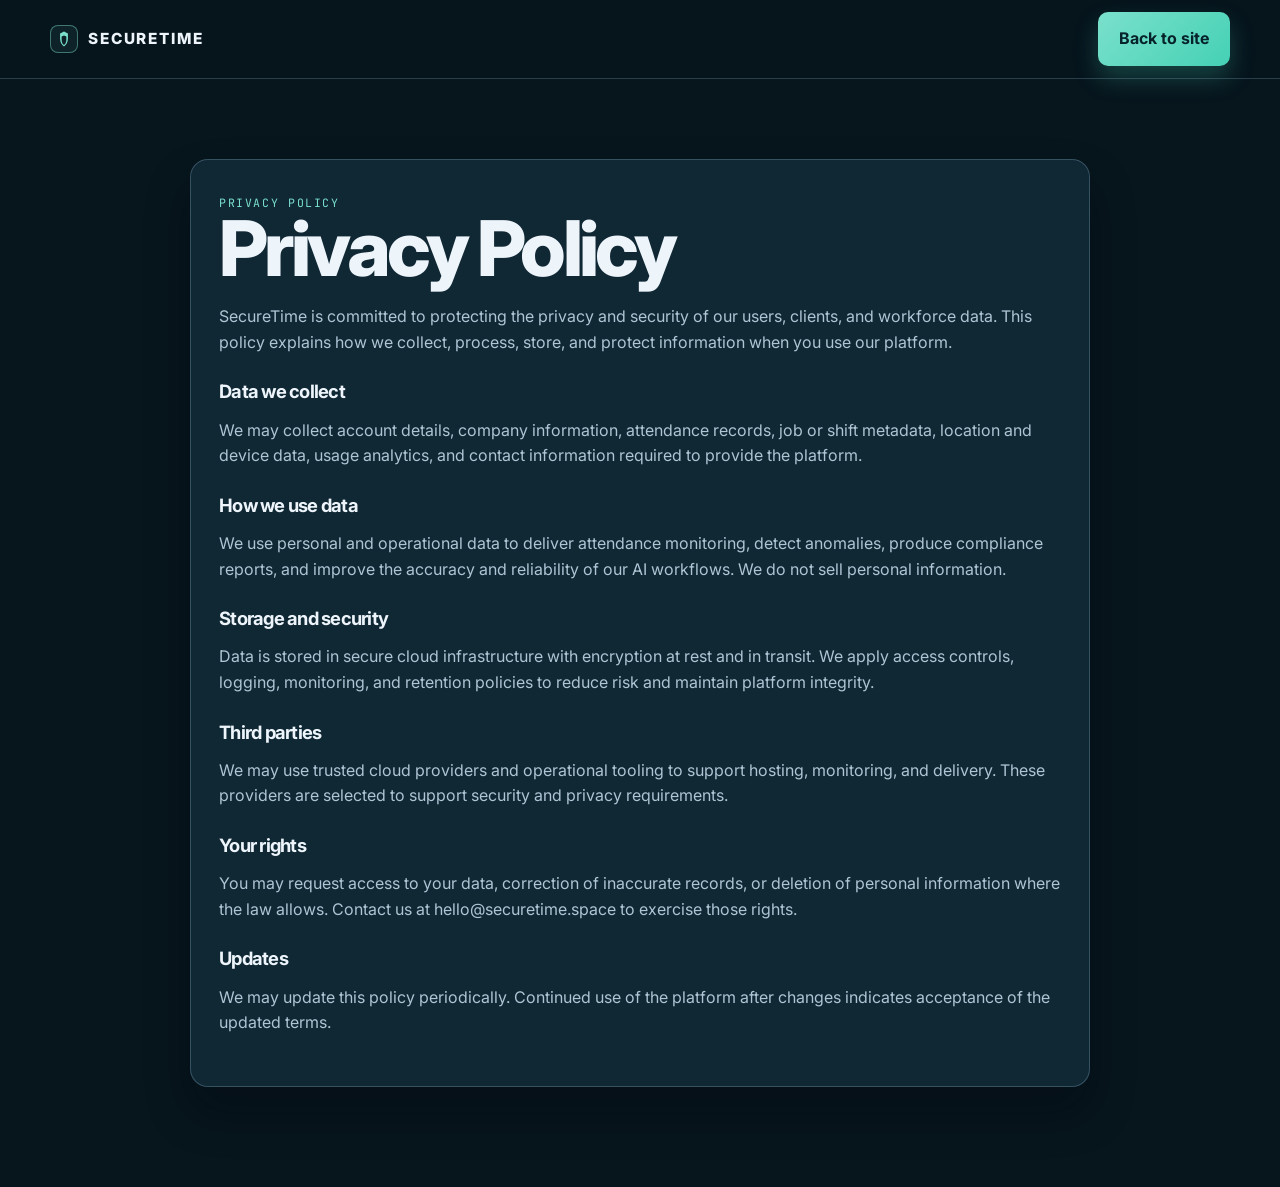
==== privacy.html @ 567234cd "update web page" ====
<!DOCTYPE html>
<html lang="en">
<head>
  <meta charset="UTF-8">
  <meta name="viewport" content="width=device-width, initial-scale=1.0">
  <title>Privacy Policy | SecureTime</title>
  <link rel="preconnect" href="https://fonts.googleapis.com">
  <link rel="preconnect" href="https://fonts.gstatic.com" crossorigin>
  <link href="https://fonts.googleapis.com/css2?family=Inter:wght@400;500;600;700;800;900&family=JetBrains+Mono:wght@400;500;600;700&display=swap" rel="stylesheet">
  <link rel="stylesheet" href="style.css">
  <style>
    body { background: #07151d; }
    .page-shell { padding: 80px 0 100px; }
    .legal-box {
      max-width: 900px;
      margin: 0 auto;
      background: rgba(18, 42, 56, 0.9);
      border: 1px solid rgba(124, 164, 186, 0.35);
      border-radius: 18px;
      padding: 34px 28px;
      box-shadow: 0 25px 45px rgba(2, 7, 12, 0.32);
    }
    .legal-box h1 { margin-bottom: 18px; }
    .legal-box h2 { margin: 26px 0 12px; font-size: 1.15rem; }
    .legal-box p, .legal-box li { color: var(--muted); }
    .legal-box ul { padding-left: 1.4rem; }
  </style>
</head>
<body>
  <header class="site-header">
    <nav class="wrap nav-bar">
      <a href="index.html" class="brand" aria-label="SecureTime home">
        <span class="brand-mark">
          <svg viewBox="0 0 32 32" aria-hidden="true"><path d="M16 2.5L23 6v9.5c0 7.2-4.1 11.5-7 13.8-2.9-2.3-7-6.6-7-13.8V6l7-3.5zm0 7.1l-4.2 2.1v5.9c0 4.4 2.3 7.6 4.2 9.2 1.9-1.6 4.2-4.8 4.2-9.2V11.7L16 9.6z" fill="currentColor"/></svg>
        </span>
        <span>SECURETIME</span>
      </a>
      <a class="nav-cta" href="index.html#contact">Back to site</a>
    </nav>
  </header>

  <main class="page-shell">
    <div class="wrap legal-box">
      <div class="section-eyebrow">Privacy policy</div>
      <h1>Privacy Policy</h1>
      <p>SecureTime is committed to protecting the privacy and security of our users, clients, and workforce data. This policy explains how we collect, process, store, and protect information when you use our platform.</p>

      <h2>Data we collect</h2>
      <p>We may collect account details, company information, attendance records, job or shift metadata, location and device data, usage analytics, and contact information required to provide the platform.</p>

      <h2>How we use data</h2>
      <p>We use personal and operational data to deliver attendance monitoring, detect anomalies, produce compliance reports, and improve the accuracy and reliability of our AI workflows. We do not sell personal information.</p>

      <h2>Storage and security</h2>
      <p>Data is stored in secure cloud infrastructure with encryption at rest and in transit. We apply access controls, logging, monitoring, and retention policies to reduce risk and maintain platform integrity.</p>

      <h2>Third parties</h2>
      <p>We may use trusted cloud providers and operational tooling to support hosting, monitoring, and delivery. These providers are selected to support security and privacy requirements.</p>

      <h2>Your rights</h2>
      <p>You may request access to your data, correction of inaccurate records, or deletion of personal information where the law allows. Contact us at hello@securetime.space to exercise those rights.</p>

      <h2>Updates</h2>
      <p>We may update this policy periodically. Continued use of the platform after changes indicates acceptance of the updated terms.</p>
    </div>
  </main>
</body>
</html>
---- style.css ----
:root {
  --bg: #07151d;
  --bg-soft: #0c1f2a;
  --panel: #122a38;
  --panel-alt: #0d2230;
  --panel-light: #183547;
  --line: rgba(124, 164, 186, 0.3);
  --line-strong: rgba(124, 164, 186, 0.5);
  --text: #edf5fb;
  --muted: #afc5d5;
  --brand: #7ae0cc;
  --brand-strong: #45d1b4;
  --amber: #f2b65f;
  --amber-soft: rgba(242, 182, 95, 0.12);
  --danger: #ff7b82;
  --success: #7ae0cc;
  --shadow: 0 25px 45px rgba(2, 7, 12, 0.32);
  --display: 'Inter', sans-serif;
  --body: 'Inter', sans-serif;
  --mono: 'JetBrains Mono', monospace;
}

* { box-sizing: border-box; }

html { scroll-behavior: smooth; }

body {
  margin: 0;
  background: var(--bg);
  color: var(--text);
  font-family: var(--body);
  line-height: 1.6;
  overflow-x: hidden;
}

img, svg { display: block; max-width: 100%; }
a { color: inherit; text-decoration: none; }
button, input, select { font: inherit; }

:focus-visible {
  outline: 2px solid var(--brand);
  outline-offset: 3px;
}

.wrap {
  width: min(1180px, calc(100% - 32px));
  margin: 0 auto;
}

.site-header {
  position: sticky;
  top: 0;
  z-index: 100;
  background: rgba(7, 21, 29, 0.88);
  backdrop-filter: blur(12px);
  border-bottom: 1px solid var(--line);
}

.nav-bar {
  min-height: 78px;
  display: flex;
  align-items: center;
  justify-content: space-between;
  gap: 24px;
}

.brand {
  display: inline-flex;
  align-items: center;
  gap: 10px;
  font-size: 0.96rem;
  font-weight: 800;
  letter-spacing: 0.12em;
}

.brand-mark {
  width: 28px;
  height: 28px;
  display: inline-flex;
  align-items: center;
  justify-content: center;
  color: var(--brand);
  border: 1px solid rgba(122, 224, 204, 0.45);
  border-radius: 8px;
  background: rgba(122, 224, 204, 0.07);
}

.brand-mark svg {
  width: 18px;
  height: 18px;
}

.nav-links {
  display: flex;
  align-items: center;
  gap: 28px;
  color: var(--muted);
  font-size: 0.92rem;
}

.nav-links a {
  transition: color 0.2s ease;
}

.nav-links a:hover,
.nav-links a:focus-visible {
  color: var(--brand);
}

.nav-cta,
.btn {
  display: inline-flex;
  align-items: center;
  justify-content: center;
  padding: 0.9rem 1.3rem;
  border-radius: 10px;
  font-weight: 700;
  transition: transform 0.2s ease, box-shadow 0.2s ease, border-color 0.2s ease;
}

.nav-cta,
.btn-primary {
  background: linear-gradient(135deg, var(--brand), var(--brand-strong));
  color: #06222a;
  box-shadow: 0 12px 24px rgba(69, 209, 180, 0.25);
}

.btn-secondary {
  border: 1px solid var(--line-strong);
  background: rgba(255, 255, 255, 0.01);
  color: var(--text);
}

.nav-cta:hover,
.nav-cta:focus-visible,
.btn:hover,
.btn:focus-visible {
  transform: translateY(-2px);
}

.hero {
  position: relative;
  padding: 88px 0 72px;
  overflow: hidden;
}

.blueprint-bg {
  background-image:
    linear-gradient(rgba(122, 224, 204, 0.08) 1px, transparent 1px),
    linear-gradient(90deg, rgba(122, 224, 204, 0.08) 1px, transparent 1px);
  background-size: 32px 32px;
  background-position: center center;
}

.blueprint-bg::before {
  content: "";
  position: absolute;
  inset: 0;
  background: radial-gradient(circle at top left, rgba(69, 209, 180, 0.12), transparent 40%);
}

.hero-grid {
  position: relative;
  z-index: 1;
  display: grid;
  grid-template-columns: 1.05fr 0.95fr;
  gap: 52px;
  align-items: center;
}

.eyebrow,
.section-eyebrow,
.card-kicker {
  font-family: var(--mono);
  font-size: 0.72rem;
  text-transform: uppercase;
  letter-spacing: 0.14em;
  color: var(--brand);
}

.eyebrow {
  margin-bottom: 18px;
}

h1 {
  margin: 0 0 20px;
  font-family: var(--display);
  font-weight: 800;
  font-size: clamp(2.9rem, 6vw, 5rem);
  line-height: 0.96;
  letter-spacing: -0.05em;
  max-width: 560px;
}

.hero-sub {
  max-width: 560px;
  margin: 0 0 28px;
  color: var(--muted);
  font-size: 1.12rem;
}

.hero-actions {
  display: flex;
  flex-wrap: wrap;
  gap: 14px;
  margin-bottom: 30px;
}

.hero-metrics {
  display: flex;
  flex-wrap: wrap;
  gap: 28px;
}

.hero-metrics div {
  display: flex;
  flex-direction: column;
  gap: 2px;
  font-family: var(--mono);
  color: var(--muted);
  font-size: 0.76rem;
}

.hero-metrics strong {
  font-size: 1.05rem;
  color: var(--brand);
}

.hero-visual {
  display: flex;
  align-items: center;
  justify-content: center;
}

.dashboard-window {
  width: min(100%, 520px);
  background: rgba(17, 40, 52, 0.88);
  border: 1px solid var(--line-strong);
  border-radius: 18px;
  box-shadow: var(--shadow);
}

.window-topbar {
  display: flex;
  gap: 8px;
  padding: 14px 18px;
  border-bottom: 1px solid var(--line);
}

.window-topbar span {
  width: 12px;
  height: 12px;
  border-radius: 50%;
  background: rgba(255, 255, 255, 0.17);
}

.window-topbar span:nth-child(1) { background: #ff7b82; }
.window-topbar span:nth-child(2) { background: #f2b65f; }
.window-topbar span:nth-child(3) { background: var(--brand); }

.dashboard-body {
  display: grid;
  grid-template-columns: 1fr 1.45fr;
  gap: 16px;
  padding: 20px;
}

.panel {
  background: rgba(10, 24, 31, 0.8);
  border: 1px solid var(--line);
  border-radius: 12px;
  padding: 16px;
}

.panel-small {
  min-height: 126px;
}

.panel-small p,
.warning-panel p {
  margin: 0 0 12px;
  color: var(--muted);
  font-size: 0.76rem;
  letter-spacing: 0.06em;
  text-transform: uppercase;
}

.panel-small h3,
.warning-panel h3 {
  margin: 0 0 16px;
  font-size: clamp(1.5rem, 2vw, 2.3rem);
}

.mini-bars {
  display: flex;
  align-items: end;
  gap: 6px;
  height: 42px;
}

.mini-bars span {
  display: block;
  flex: 1;
  border-radius: 6px 6px 0 0;
  background: linear-gradient(180deg, var(--brand), rgba(122, 224, 204, 0.25));
}

.mini-bars span:nth-child(1) { height: 35%; }
.mini-bars span:nth-child(2) { height: 55%; }
.mini-bars span:nth-child(3) { height: 70%; }
.mini-bars span:nth-child(4) { height: 50%; }
.mini-bars span:nth-child(5) { height: 82%; }

.panel-wide {
  grid-column: 1 / -1;
}

.panel-header {
  display: flex;
  justify-content: space-between;
  align-items: center;
  gap: 12px;
  margin-bottom: 18px;
  font-size: 0.8rem;
  color: var(--muted);
}

.pill {
  display: inline-flex;
  align-items: center;
  justify-content: center;
  border-radius: 999px;
  font-size: 0.72rem;
  padding: 0.3rem 0.65rem;
  font-weight: 700;
}

.pill.success {
  background: rgba(122, 224, 204, 0.16);
  color: var(--success);
}

.pill.neutral {
  background: rgba(242, 182, 95, 0.12);
  color: var(--amber);
}

.line-chart {
  display: flex;
  align-items: end;
  justify-content: space-between;
  gap: 8px;
  height: 90px;
  padding-top: 8px;
}

.line-chart .bar {
  display: block;
  flex: 1;
  border-radius: 10px 10px 0 0;
  background: linear-gradient(180deg, var(--brand), rgba(122, 224, 204, 0.25));
}

.line-chart .bar.a { height: 46%; }
.line-chart .bar.b { height: 56%; }
.line-chart .bar.c { height: 76%; }
.line-chart .bar.d { height: 62%; }
.line-chart .bar.e { height: 88%; }
.line-chart .bar.f { height: 100%; }

.warning-panel {
  background: rgba(255, 123, 130, 0.08);
  border-color: rgba(255, 123, 130, 0.25);
}

.warning-panel ul {
  margin: 0;
  padding-left: 1rem;
  color: var(--muted);
  font-size: 0.82rem;
  line-height: 1.8;
}

.stats-bar {
  border-top: 1px solid var(--line);
  border-bottom: 1px solid var(--line);
  background: rgba(12, 31, 42, 0.9);
}

.stats-grid {
  display: grid;
  grid-template-columns: repeat(4, 1fr);
  gap: 18px;
  padding: 30px 0;
}

.stat-number {
  font-family: var(--mono);
  font-size: clamp(1.4rem, 2vw, 2rem);
  color: var(--brand);
  font-weight: 700;
}

.stat-label { color: var(--muted); font-size: 0.82rem; }

.section {
  padding: 96px 0;
}

.alt-section {
  background: rgba(13, 34, 48, 0.7);
  border-top: 1px solid var(--line);
  border-bottom: 1px solid var(--line);
}

.section-head {
  max-width: 750px;
  margin-bottom: 42px;
}

.section-head.narrow { max-width: 640px; }

h2 {
  margin: 0;
  font-family: var(--display);
  font-size: clamp(2rem, 4vw, 3rem);
  line-height: 1.1;
  letter-spacing: -0.04em;
}

.section-sub {
  color: var(--muted);
  margin-top: 16px;
  font-size: 1.04rem;
}

.problem-grid,
.ai-grid,
.features-grid,
.traction-grid,
.team-grid {
  display: grid;
  gap: 22px;
}

.problem-grid {
  grid-template-columns: repeat(3, minmax(0, 1fr));
}

.info-card,
.ai-card,
.feature-card,
.traction-card,
.team-card,
.infra-card,
.solution-copy,
.stack-card,
.market-panel,
.showcase-panel,
.contact-form {
  background: rgba(18, 42, 56, 0.9);
  border: 1px solid var(--line);
  border-radius: 16px;
  box-shadow: var(--shadow);
}

.info-card,
.ai-card,
.feature-card,
.traction-card,
.team-card,
.infra-card {
  padding: 26px 22px;
}

.info-card h3,
.ai-card h3,
.feature-card h3,
.traction-card h3,
.team-card h3,
.infra-card h3 {
  margin: 12px 0 10px;
  font-size: 1.3rem;
  line-height: 1.3;
}

.info-card p,
.ai-card p,
.feature-card p,
.traction-card p,
.team-card p,
.infra-card p,
.solution-copy p,
.step-card p {
  color: var(--muted);
  margin: 0;
}

.solution-grid {
  display: grid;
  grid-template-columns: 1.1fr 0.9fr;
  gap: 26px;
  align-items: center;
}

.solution-copy {
  padding: 28px 24px;
}

.check-list {
  list-style: none;
  padding: 0;
  margin: 24px 0 0;
  display: grid;
  gap: 10px;
  color: var(--text);
}

.check-list li {
  position: relative;
  padding-left: 28px;
}

.check-list li::before {
  content: "✓";
  position: absolute;
  left: 0;
  color: var(--brand);
  font-weight: 800;
}

.stack-card {
  padding: 20px;
  background: rgba(8, 21, 29, 0.96);
}

.stack-row {
  display: flex;
  align-items: center;
  justify-content: space-between;
  gap: 12px;
  padding: 14px 0;
  border-bottom: 1px solid var(--line);
  color: var(--muted);
}

.stack-row:last-child { border-bottom: none; }

.status {
  font-family: var(--mono);
  font-size: 0.72rem;
  letter-spacing: 0.05em;
  text-transform: uppercase;
}

.status.good { color: var(--success); }
.status.warn { color: var(--amber); }
.status.alert { color: var(--danger); }

.ai-grid {
  grid-template-columns: repeat(4, minmax(0, 1fr));
}

.feature-card {
  min-height: 220px;
}

.feature-icon {
  display: inline-flex;
  width: 42px;
  height: 42px;
  border-radius: 10px;
  background: rgba(122, 224, 204, 0.08);
  border: 1px solid rgba(122, 224, 204, 0.12);
  color: var(--brand);
  align-items: center;
  justify-content: center;
  font-family: var(--mono);
  font-weight: 700;
}

.features-grid {
  grid-template-columns: repeat(3, minmax(0, 1fr));
}

.showcase-section {
  border-top: 1px solid var(--line);
  border-bottom: 1px solid var(--line);
  background: rgba(7, 21, 29, 0.96);
}

.showcase-grid {
  display: grid;
  grid-template-columns: 0.9fr 1.1fr;
  gap: 26px;
  align-items: center;
}

.showcase-panel {
  padding: 24px;
}

.showcase-head {
  display: flex;
  justify-content: space-between;
  align-items: center;
  gap: 12px;
  margin-bottom: 16px;
  color: var(--muted);
  font-size: 0.82rem;
}

.chart-grid {
  display: grid;
  grid-template-columns: repeat(2, minmax(0, 1fr));
  gap: 16px;
}

.chart-box {
  background: rgba(10, 24, 31, 0.8);
  border: 1px solid var(--line);
  border-radius: 12px;
  padding: 18px 16px;
}

.chart-box small,
.large-box ul {
  color: var(--muted);
}

.chart-box strong {
  display: block;
  margin: 10px 0 12px;
  font-size: 1.8rem;
}

.sparkline {
  height: 42px;
  overflow: hidden;
  border-radius: 8px;
  background: rgba(255, 255, 255, 0.02);
  position: relative;
}

.sparkline span {
  position: absolute;
  inset: 0;
}

.spark-a span {
  background: linear-gradient(180deg, rgba(122, 224, 204, 0), rgba(122, 224, 204, 0.7));
  clip-path: polygon(0 62%, 14% 58%, 23% 44%, 38% 51%, 52% 38%, 66% 30%, 80% 42%, 100% 18%, 100% 100%, 0 100%);
}

.spark-b span {
  background: linear-gradient(180deg, rgba(242, 182, 95, 0), rgba(242, 182, 95, 0.7));
  clip-path: polygon(0 72%, 16% 60%, 31% 74%, 48% 56%, 62% 44%, 78% 63%, 100% 30%, 100% 100%, 0 100%);
}

.large-box {
  grid-column: 1 / -1;
}

.large-box ul {
  list-style: none;
  margin: 12px 0 0;
  padding: 0;
  line-height: 1.8;
}

.steps-grid {
  display: grid;
  grid-template-columns: repeat(4, minmax(0, 1fr));
  gap: 20px;
}

.step-card {
  background: rgba(18, 42, 56, 0.9);
  border: 1px solid var(--line);
  border-radius: 16px;
  padding: 24px 20px;
}

.step-index {
  display: inline-flex;
  align-items: center;
  justify-content: center;
  min-width: 52px;
  height: 52px;
  margin-bottom: 18px;
  border-radius: 14px;
  background: rgba(122, 224, 204, 0.08);
  border: 1px solid rgba(122, 224, 204, 0.2);
  color: var(--brand);
  font-family: var(--mono);
  font-weight: 700;
}

.step-card h3 {
  margin: 0 0 10px;
  font-size: 1.2rem;
}

.infra-grid,
.market-grid,
.cta-grid {
  display: grid;
  gap: 24px;
}

.infra-grid {
  grid-template-columns: repeat(2, minmax(0, 1fr));
}

.market-grid {
  grid-template-columns: 1fr 1fr;
  align-items: center;
}

.market-panel {
  padding: 18px 18px 10px;
}

.market-row {
  display: grid;
  grid-template-columns: 140px 1fr;
  gap: 18px;
  padding: 14px 0;
  border-bottom: 1px solid var(--line);
}

.market-row:last-child { border-bottom: none; }

.market-row span {
  color: var(--muted);
}

.market-row strong {
  font-size: 0.96rem;
}

.traction-grid {
  grid-template-columns: repeat(3, minmax(0, 1fr));
}

.roadmap {
  display: grid;
  grid-template-columns: repeat(3, minmax(0, 1fr));
  gap: 18px;
}

.roadmap-item {
  display: flex;
  flex-direction: column;
  gap: 8px;
  padding: 22px 18px;
  background: rgba(18, 42, 56, 0.9);
  border: 1px solid var(--line);
  border-radius: 16px;
}

.roadmap-item span {
  font-family: var(--mono);
  color: var(--brand);
  font-size: 0.7rem;
  letter-spacing: 0.12em;
  text-transform: uppercase;
}

.team-grid {
  grid-template-columns: repeat(3, minmax(0, 1fr));
}

.team-card {
  text-align: center;
}

.avatar {
  width: 72px;
  height: 72px;
  display: grid;
  place-items: center;
  margin: 0 auto 18px;
  border-radius: 50%;
  background: linear-gradient(135deg, rgba(122, 224, 204, 0.2), rgba(242, 182, 95, 0.15));
  border: 1px solid rgba(122, 224, 204, 0.2);
  color: var(--brand);
  font-weight: 800;
  letter-spacing: 0.04em;
}

.team-card span {
  display: block;
  margin-bottom: 12px;
  color: var(--brand);
  font-family: var(--mono);
  font-size: 0.72rem;
  letter-spacing: 0.08em;
  text-transform: uppercase;
}

.cta-section {
  background: linear-gradient(180deg, rgba(7, 21, 29, 0.9), rgba(12, 31, 42, 1));
  border-top: 1px solid var(--line);
}

.cta-grid {
  grid-template-columns: 0.9fr 1.1fr;
  align-items: center;
}

.cta-copy {
  max-width: 500px;
}

.contact-list {
  display: grid;
  gap: 10px;
  margin-top: 24px;
  color: var(--muted);
}

.contact-form {
  padding: 24px;
}

.form-row {
  display: grid;
  grid-template-columns: repeat(2, minmax(0, 1fr));
  gap: 14px;
  margin-bottom: 14px;
}

.field {
  display: flex;
  flex-direction: column;
  gap: 8px;
}

label {
  font-size: 0.74rem;
  letter-spacing: 0.08em;
  text-transform: uppercase;
  color: var(--muted);
  font-family: var(--mono);
}

input {
  width: 100%;
  background: rgba(9, 23, 31, 0.9);
  border: 1px solid var(--line-strong);
  border-radius: 10px;
  color: var(--text);
  padding: 0.9rem 0.95rem;
}

input:focus {
  outline: none;
  border-color: rgba(122, 224, 204, 0.8);
}

.full-width {
  width: 100%;
  margin-top: 6px;
}

.form-note {
  margin-top: 12px;
  text-align: center;
  color: var(--muted);
  font-size: 0.76rem;
}

.site-footer {
  border-top: 1px solid var(--line);
  background: rgba(10, 24, 31, 0.95);
  padding: 26px 0 40px;
}

.footer-grid {
  display: flex;
  align-items: center;
  justify-content: space-between;
  gap: 18px;
  flex-wrap: wrap;
}

.footer-brand {
  font-size: 0.84rem;
}

.footer-links,
.footer-meta {
  display: flex;
  align-items: center;
  flex-wrap: wrap;
  gap: 18px;
  color: var(--muted);
  font-size: 0.85rem;
}

.footer-links a:hover,
.footer-meta a:hover { color: var(--brand); }

@media (max-width: 960px) {
  .nav-links { display: none; }
  .hero-grid,
  .solution-grid,
  .showcase-grid,
  .market-grid,
  .cta-grid,
  .infra-grid,
  .team-grid,
  .traction-grid,
  .problem-grid,
  .ai-grid,
  .features-grid,
  .steps-grid,
  .roadmap {
    grid-template-columns: 1fr 1fr;
  }

  .hero-grid,
  .showcase-grid,
  .market-grid,
  .cta-grid,
  .problem-grid,
  .ai-grid,
  .features-grid,
  .steps-grid,
  .roadmap,
  .team-grid,
  .traction-grid,
  .infra-grid {
    grid-template-columns: 1fr;
  }

  .stats-grid { grid-template-columns: repeat(2, minmax(0, 1fr)); }
  .dashboard-window { width: 100%; }
}

@media (max-width: 560px) {
  .section { padding: 72px 0; }
  .hero { padding-top: 64px; }
  .form-row { grid-template-columns: 1fr; }
  .hero-actions { flex-direction: column; }
  .btn,
  .nav-cta { width: 100%; }
  .hero-metrics { flex-direction: column; gap: 14px; }
  .nav-bar { min-height: 70px; }
  .market-row { grid-template-columns: 1fr; gap: 6px; }
}
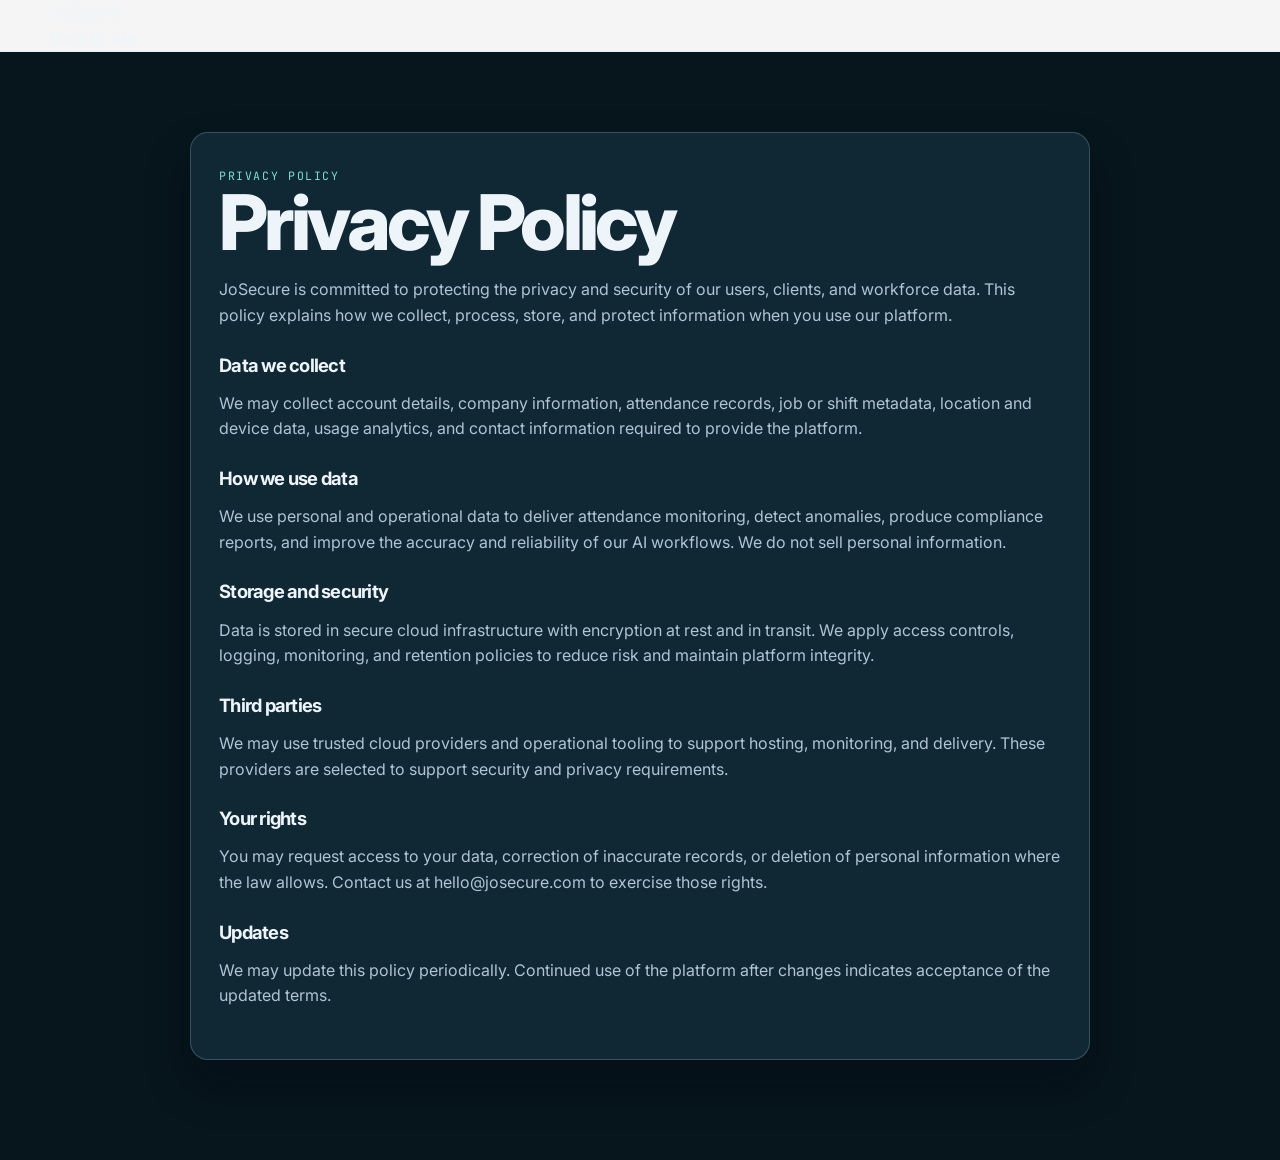
==== commit 15340828: "logo for the site" ====
--- a/privacy.html
+++ b/privacy.html
@@ -3,7 +3,7 @@
 <head>
   <meta charset="UTF-8">
   <meta name="viewport" content="width=device-width, initial-scale=1.0">
-  <title>Privacy Policy | SecureTime</title>
+  <title>Privacy Policy | JoSecure</title>
   <link rel="preconnect" href="https://fonts.googleapis.com">
   <link rel="preconnect" href="https://fonts.gstatic.com" crossorigin>
   <link href="https://fonts.googleapis.com/css2?family=Inter:wght@400;500;600;700;800;900&family=JetBrains+Mono:wght@400;500;600;700&display=swap" rel="stylesheet">
@@ -29,11 +29,11 @@
 <body>
   <header class="site-header">
     <nav class="wrap nav-bar">
-      <a href="index.html" class="brand" aria-label="SecureTime home">
-        <span class="brand-mark">
+      <a href="index.html" class="brand" aria-label="JoSecure home">
+        <span class="brand-mark" aria-hidden="true">
           <svg viewBox="0 0 32 32" aria-hidden="true"><path d="M16 2.5L23 6v9.5c0 7.2-4.1 11.5-7 13.8-2.9-2.3-7-6.6-7-13.8V6l7-3.5zm0 7.1l-4.2 2.1v5.9c0 4.4 2.3 7.6 4.2 9.2 1.9-1.6 4.2-4.8 4.2-9.2V11.7L16 9.6z" fill="currentColor"/></svg>
         </span>
-        <span>SECURETIME</span>
+        <span>JoSecure</span>
       </a>
       <a class="nav-cta" href="index.html#contact">Back to site</a>
     </nav>
@@ -43,7 +43,7 @@
     <div class="wrap legal-box">
       <div class="section-eyebrow">Privacy policy</div>
       <h1>Privacy Policy</h1>
-      <p>SecureTime is committed to protecting the privacy and security of our users, clients, and workforce data. This policy explains how we collect, process, store, and protect information when you use our platform.</p>
+      <p>JoSecure is committed to protecting the privacy and security of our users, clients, and workforce data. This policy explains how we collect, process, store, and protect information when you use our platform.</p>
 
       <h2>Data we collect</h2>
       <p>We may collect account details, company information, attendance records, job or shift metadata, location and device data, usage analytics, and contact information required to provide the platform.</p>
@@ -58,7 +58,7 @@
       <p>We may use trusted cloud providers and operational tooling to support hosting, monitoring, and delivery. These providers are selected to support security and privacy requirements.</p>
 
       <h2>Your rights</h2>
-      <p>You may request access to your data, correction of inaccurate records, or deletion of personal information where the law allows. Contact us at hello@securetime.space to exercise those rights.</p>
+      <p>You may request access to your data, correction of inaccurate records, or deletion of personal information where the law allows. Contact us at hello@josecure.com to exercise those rights.</p>
 
       <h2>Updates</h2>
       <p>We may update this policy periodically. Continued use of the platform after changes indicates acceptance of the updated terms.</p>
--- a/style.css
+++ b/style.css
@@ -48,94 +48,200 @@
 }
 
 .site-header {
+  width: 100%;
+  background: rgba(255, 255, 255, 0.96);
+  border-bottom: 1px solid #e8edf5;
   position: sticky;
   top: 0;
-  z-index: 100;
-  background: rgba(7, 21, 29, 0.88);
+  z-index: 1000;
   backdrop-filter: blur(12px);
-  border-bottom: 1px solid var(--line);
-}
-
-.nav-bar {
-  min-height: 78px;
+}
+
+.navbar {
+  max-width: 1250px;
+  height: 82px;
+  margin: 0 auto;
+  padding: 0 28px;
   display: flex;
   align-items: center;
   justify-content: space-between;
-  gap: 24px;
+  gap: 35px;
 }
 
 .brand {
+  display: flex;
+  align-items: center;
+  text-decoration: none;
+  flex-shrink: 0;
+}
+
+.brand img {
+  width: 240px;
+  height: auto;
+  display: block;
+}
+
+.nav-menu {
+  display: flex;
+  align-items: center;
+  justify-content: center;
+  gap: 34px;
+  flex: 1;
+}
+
+.nav-link {
+  position: relative;
+  color: #526078;
+  text-decoration: none;
+  font-size: 15px;
+  font-weight: 500;
+  transition: color 0.25s ease;
+}
+
+.nav-link:hover,
+.nav-link:focus-visible {
+  color: #1769e0;
+}
+
+.nav-link.active {
+  color: #1769e0;
+  font-weight: 600;
+}
+
+.nav-link.active::after {
+  content: "";
+  position: absolute;
+  left: 0;
+  right: 0;
+  bottom: -9px;
+  width: 100%;
+  height: 2px;
+  margin: auto;
+  background: #1769e0;
+  border-radius: 10px;
+}
+
+.nav-actions {
+  display: flex;
+  align-items: center;
+  gap: 20px;
+  flex-shrink: 0;
+}
+
+.login-btn {
+  color: #0b1736;
+  text-decoration: none;
+  font-size: 15px;
+  font-weight: 600;
+  transition: color 0.25s ease;
+}
+
+.login-btn:hover,
+.login-btn:focus-visible {
+  color: #1769e0;
+}
+
+.get-started-btn {
   display: inline-flex;
   align-items: center;
   gap: 10px;
-  font-size: 0.96rem;
-  font-weight: 800;
-  letter-spacing: 0.12em;
-}
-
-.brand-mark {
-  width: 28px;
-  height: 28px;
-  display: inline-flex;
+  padding: 12px 20px;
+  background: #1769e0;
+  color: #ffffff;
+  text-decoration: none;
+  font-size: 14px;
+  font-weight: 600;
+  border-radius: 8px;
+  box-shadow: 0 6px 18px rgba(23, 105, 224, 0.20);
+  transition: transform 0.25s ease, box-shadow 0.25s ease, background 0.25s ease;
+}
+
+.get-started-btn span {
+  font-size: 18px;
+  line-height: 1;
+  transition: transform 0.25s ease;
+}
+
+.get-started-btn:hover,
+.get-started-btn:focus-visible {
+  background: #0d55c7;
+  transform: translateY(-2px);
+  box-shadow: 0 10px 25px rgba(23, 105, 224, 0.28);
+}
+
+.get-started-btn:hover span,
+.get-started-btn:focus-visible span {
+  transform: translateX(4px);
+}
+
+.mobile-menu-btn {
+  display: none;
+  width: 42px;
+  height: 42px;
+  border: 1px solid #e1e7f0;
+  background: #ffffff;
+  border-radius: 8px;
+  cursor: pointer;
+  flex-direction: column;
   align-items: center;
   justify-content: center;
-  color: var(--brand);
-  border: 1px solid rgba(122, 224, 204, 0.45);
-  border-radius: 8px;
-  background: rgba(122, 224, 204, 0.07);
-}
-
-.brand-mark svg {
-  width: 18px;
-  height: 18px;
-}
-
-.nav-links {
-  display: flex;
-  align-items: center;
-  gap: 28px;
-  color: var(--muted);
-  font-size: 0.92rem;
-}
-
-.nav-links a {
-  transition: color 0.2s ease;
-}
-
-.nav-links a:hover,
-.nav-links a:focus-visible {
-  color: var(--brand);
-}
-
-.nav-cta,
-.btn {
-  display: inline-flex;
-  align-items: center;
-  justify-content: center;
-  padding: 0.9rem 1.3rem;
-  border-radius: 10px;
-  font-weight: 700;
-  transition: transform 0.2s ease, box-shadow 0.2s ease, border-color 0.2s ease;
-}
-
-.nav-cta,
-.btn-primary {
-  background: linear-gradient(135deg, var(--brand), var(--brand-strong));
-  color: #06222a;
-  box-shadow: 0 12px 24px rgba(69, 209, 180, 0.25);
-}
-
-.btn-secondary {
-  border: 1px solid var(--line-strong);
-  background: rgba(255, 255, 255, 0.01);
-  color: var(--text);
-}
-
-.nav-cta:hover,
-.nav-cta:focus-visible,
-.btn:hover,
-.btn:focus-visible {
-  transform: translateY(-2px);
+  gap: 5px;
+}
+
+.mobile-menu-btn span {
+  display: block;
+  width: 20px;
+  height: 2px;
+  background: #0b1736;
+  border-radius: 5px;
+}
+
+@media (max-width: 1000px) {
+  .nav-menu {
+    gap: 20px;
+  }
+
+  .nav-actions {
+    gap: 12px;
+  }
+
+  .navbar {
+    gap: 20px;
+  }
+
+  .brand img {
+    width: 210px;
+  }
+}
+
+@media (max-width: 768px) {
+  .navbar {
+    height: 72px;
+    padding: 0 20px;
+  }
+
+  .brand img {
+    width: 180px;
+  }
+
+  .nav-menu,
+  .nav-actions {
+    display: none;
+  }
+
+  .mobile-menu-btn {
+    display: flex;
+  }
+}
+
+@media (max-width: 400px) {
+  .navbar {
+    padding: 0 15px;
+  }
+
+  .brand img {
+    width: 150px;
+  }
 }
 
 .hero {
